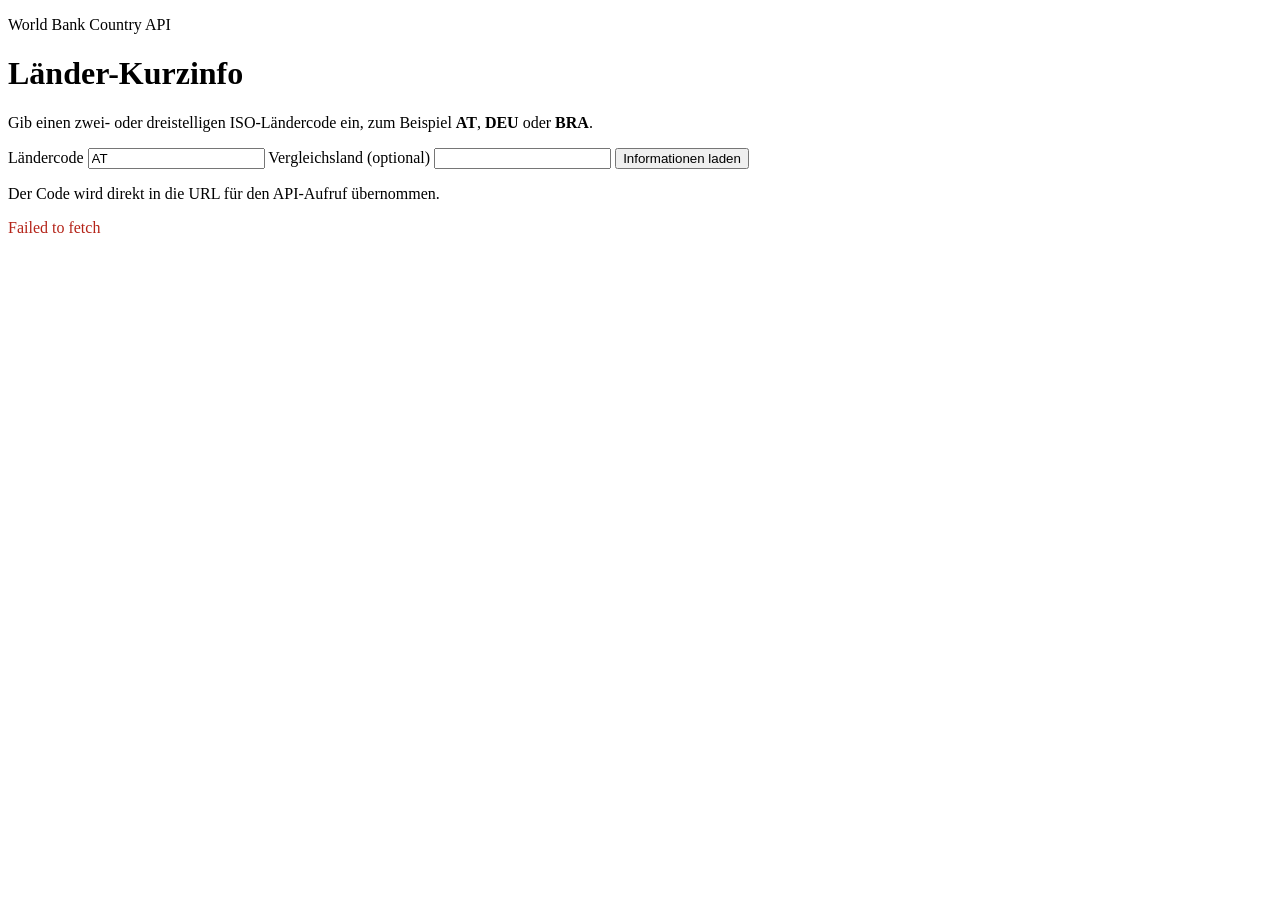
==== index.html @ b19ca513 "Basisfunktionalität" ====
<!doctype html>
<html lang="de">
  <head>
    <meta charset="UTF-8" />
    <meta name="viewport" content="width=device-width, initial-scale=1.0" />
    <title>Länder-Kurzinfo</title>
    <script src="script.js" defer></script>
  </head>
  <body>
    <main>
      <header>
        <p>World Bank Country API</p>
        <h1>Länder-Kurzinfo</h1>
        <p>Gib einen zwei- oder dreistelligen ISO-Ländercode ein, zum Beispiel <strong>AT</strong>, <strong>DEU</strong> oder <strong>BRA</strong>.</p>
      </header>

      <form id="country-form" novalidate>
        <label for="country-code">Ländercode</label>
        <input id="country-code" name="country-code" type="text" value="AT" maxlength="3" pattern="[A-Za-z]{2,3}" autocomplete="off" required />

        <label for="compare-code">Vergleichsland (optional)</label>
        <input id="compare-code" name="compare-code" type="text" maxlength="3" pattern="[A-Za-z]{2,3}" autocomplete="off" />

        <button type="submit">Informationen laden</button>
        <p>Der Code wird direkt in die URL für den API-Aufruf übernommen.</p>
      </form>

      <p id="status" aria-live="polite"></p>
      <section id="results" aria-live="polite"></section>
    </main>
  </body>
</html>
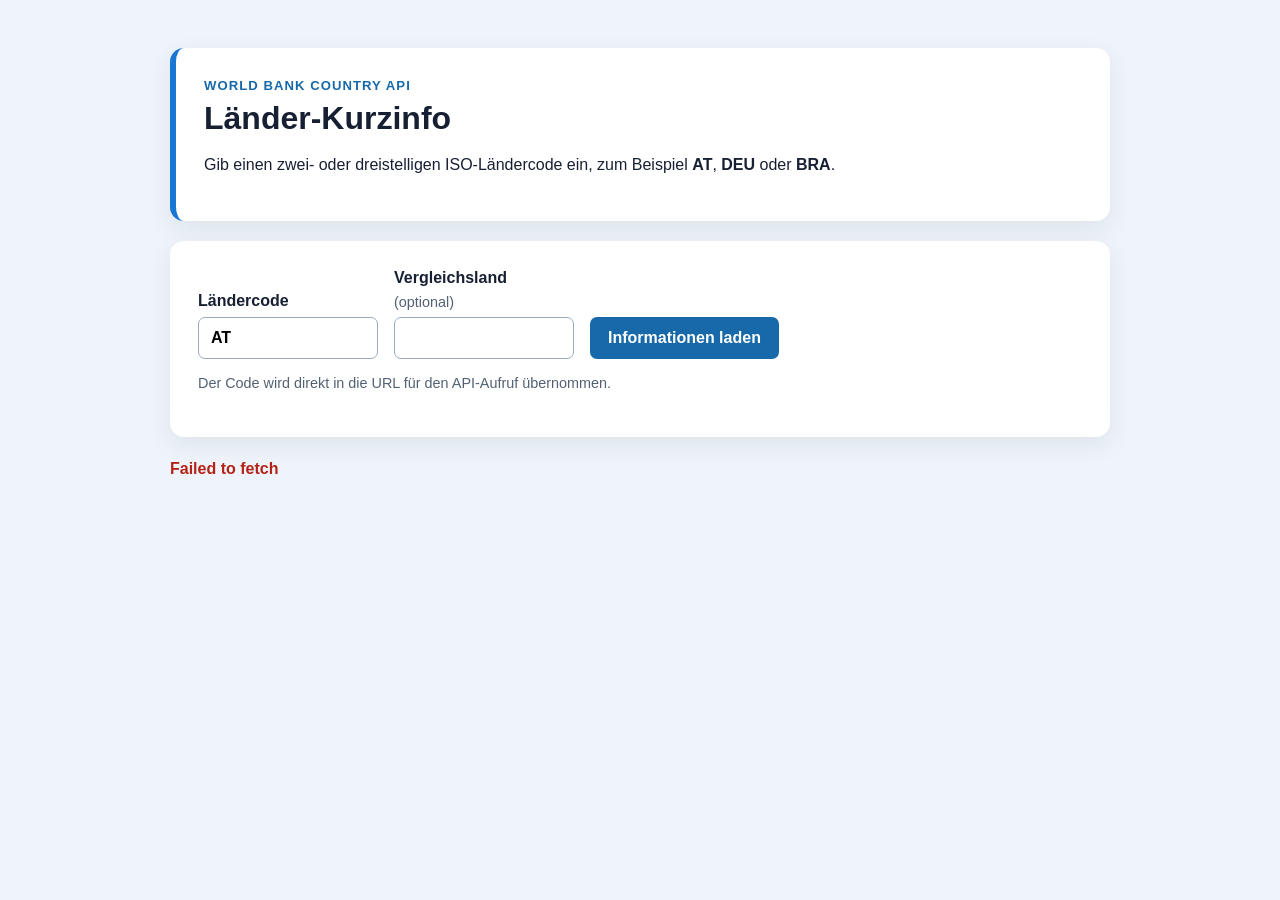
==== commit 48eb4eb0: "CSS erstellt" ====
--- a/index.html
+++ b/index.html
@@ -4,29 +4,30 @@
     <meta charset="UTF-8" />
     <meta name="viewport" content="width=device-width, initial-scale=1.0" />
     <title>Länder-Kurzinfo</title>
+    <link rel="stylesheet" href="style.css" />
     <script src="script.js" defer></script>
   </head>
   <body>
-    <main>
+    <main class="page-container">
       <header>
-        <p>World Bank Country API</p>
+        <p class="eyebrow">World Bank Country API</p>
         <h1>Länder-Kurzinfo</h1>
         <p>Gib einen zwei- oder dreistelligen ISO-Ländercode ein, zum Beispiel <strong>AT</strong>, <strong>DEU</strong> oder <strong>BRA</strong>.</p>
       </header>
-
       <form id="country-form" novalidate>
-        <label for="country-code">Ländercode</label>
-        <input id="country-code" name="country-code" type="text" value="AT" maxlength="3" pattern="[A-Za-z]{2,3}" autocomplete="off" required />
-
-        <label for="compare-code">Vergleichsland (optional)</label>
-        <input id="compare-code" name="compare-code" type="text" maxlength="3" pattern="[A-Za-z]{2,3}" autocomplete="off" />
-
-        <button type="submit">Informationen laden</button>
-        <p>Der Code wird direkt in die URL für den API-Aufruf übernommen.</p>
+        <div class="search-fields">
+          <label for="country-code">Ländercode
+            <input id="country-code" name="country-code" type="text" value="AT" maxlength="3" pattern="[A-Za-z]{2,3}" autocomplete="off" required />
+          </label>
+          <label for="compare-code">Vergleichsland <span>(optional)</span>
+            <input id="compare-code" name="compare-code" type="text" maxlength="3" pattern="[A-Za-z]{2,3}" autocomplete="off" />
+          </label>
+          <button type="submit">Informationen laden</button>
+        </div>
+        <p class="hint">Der Code wird direkt in die URL für den API-Aufruf übernommen.</p>
       </form>
-
-      <p id="status" aria-live="polite"></p>
-      <section id="results" aria-live="polite"></section>
+      <p id="status" class="status" aria-live="polite"></p>
+      <section id="results" class="results" aria-live="polite"></section>
     </main>
   </body>
 </html>
--- a/style.css
+++ b/style.css
@@ -0,0 +1,28 @@
+:root { font-family: Arial, sans-serif; color: #172033; background: #eef4fa; }
+* { box-sizing: border-box; }
+body { margin: 0; }
+.page-container { width: min(940px, calc(100% - 32px)); margin: 48px auto; }
+header, form, .country-card { background: #fff; border-radius: 14px; box-shadow: 0 8px 24px #17203314; }
+header, form { padding: 28px; }
+header { border-left: 6px solid #1976d2; }
+h1 { margin: 4px 0 10px; }
+p { line-height: 1.5; }
+.eyebrow { margin: 0; color: #1769aa; font-size: .82rem; font-weight: bold; letter-spacing: .08em; text-transform: uppercase; }
+form { margin-top: 20px; }
+.search-fields { display: flex; align-items: end; gap: 16px; flex-wrap: wrap; }
+label { display: grid; gap: 7px; font-weight: bold; }
+label span, .hint { font-weight: normal; color: #526174; font-size: .9rem; }
+input { width: 180px; padding: 11px 12px; border: 1px solid #9aabbf; border-radius: 7px; font: inherit; text-transform: uppercase; }
+input:focus { outline: 3px solid #a9d2fa; border-color: #1976d2; }
+button { padding: 12px 18px; border: 0; border-radius: 7px; background: #1769aa; color: #fff; font: inherit; font-weight: bold; cursor: pointer; }
+button:hover { background: #0e548c; }
+button:disabled { cursor: wait; opacity: .65; }
+.status { min-height: 1.5em; margin: 20px 0 0; font-weight: bold; }
+.status.error { color: #b42318; }
+.results { display: grid; grid-template-columns: repeat(auto-fit, minmax(270px, 1fr)); gap: 20px; margin-top: 20px; }
+.country-card { overflow: hidden; }
+.country-card h2 { margin: 0; padding: 18px 22px; background: #1976d2; color: white; font-size: 1.25rem; }
+dl { margin: 0; padding: 8px 22px 18px; }
+dt { margin-top: 13px; color: #526174; font-size: .85rem; font-weight: bold; }
+dd { margin: 3px 0 0; }
+@media (max-width: 550px) { .page-container { margin: 20px auto; } header, form { padding: 20px; } .search-fields { display: grid; } input, button { width: 100%; } }
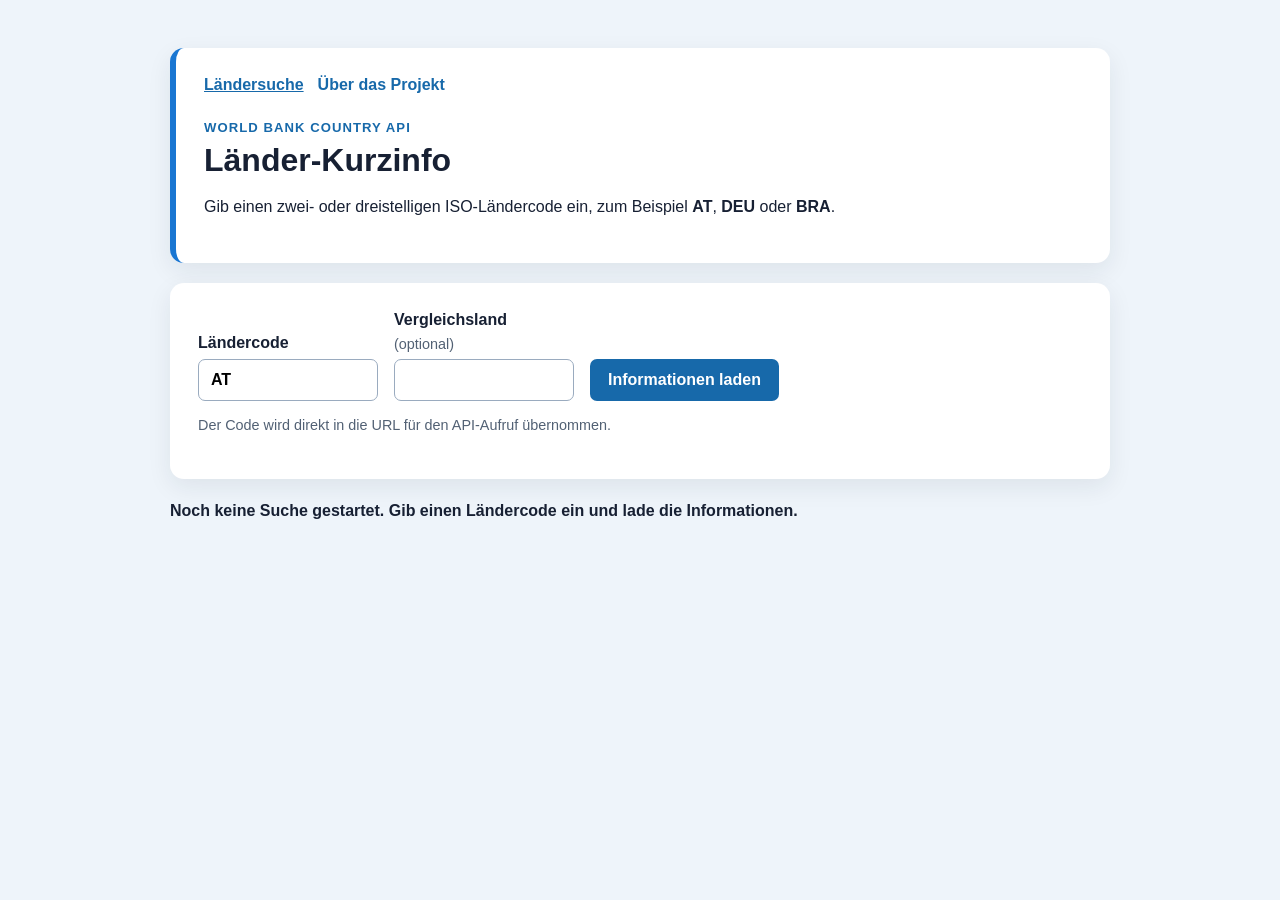
==== commit 4c2ff688: "Informationsseite hinzugefügt" ====
--- a/index.html
+++ b/index.html
@@ -10,23 +10,31 @@
   <body>
     <main class="page-container">
       <header>
+        <nav aria-label="Hauptnavigation">
+          <a class="active" href="index.html" aria-current="page">Ländersuche</a>
+          <a href="ueber.html">Über das Projekt</a>
+        </nav>
         <p class="eyebrow">World Bank Country API</p>
         <h1>Länder-Kurzinfo</h1>
         <p>Gib einen zwei- oder dreistelligen ISO-Ländercode ein, zum Beispiel <strong>AT</strong>, <strong>DEU</strong> oder <strong>BRA</strong>.</p>
       </header>
+
       <form id="country-form" novalidate>
         <div class="search-fields">
-          <label for="country-code">Ländercode
+          <label for="country-code">
+            Ländercode
             <input id="country-code" name="country-code" type="text" value="AT" maxlength="3" pattern="[A-Za-z]{2,3}" autocomplete="off" required />
           </label>
-          <label for="compare-code">Vergleichsland <span>(optional)</span>
+          <label for="compare-code">
+            Vergleichsland <span>(optional)</span>
             <input id="compare-code" name="compare-code" type="text" maxlength="3" pattern="[A-Za-z]{2,3}" autocomplete="off" />
           </label>
           <button type="submit">Informationen laden</button>
         </div>
         <p class="hint">Der Code wird direkt in die URL für den API-Aufruf übernommen.</p>
       </form>
-      <p id="status" class="status" aria-live="polite"></p>
+
+      <p id="status" class="status" aria-live="polite">Noch keine Suche gestartet. Gib einen Ländercode ein und lade die Informationen.</p>
       <section id="results" class="results" aria-live="polite"></section>
     </main>
   </body>
--- a/style.css
+++ b/style.css
@@ -1,10 +1,18 @@
-:root { font-family: Arial, sans-serif; color: #172033; background: #eef4fa; }
+:root {
+  font-family: Arial, sans-serif;
+  color: #172033;
+  background: #eef4fa;
+}
+
 * { box-sizing: border-box; }
 body { margin: 0; }
 .page-container { width: min(940px, calc(100% - 32px)); margin: 48px auto; }
 header, form, .country-card { background: #fff; border-radius: 14px; box-shadow: 0 8px 24px #17203314; }
 header, form { padding: 28px; }
 header { border-left: 6px solid #1976d2; }
+nav { display: flex; gap: 14px; margin-bottom: 24px; }
+nav a { color: #1769aa; font-weight: bold; text-decoration: none; }
+nav a:hover, nav a:focus-visible, nav a.active { text-decoration: underline; }
 h1 { margin: 4px 0 10px; }
 p { line-height: 1.5; }
 .eyebrow { margin: 0; color: #1769aa; font-size: .82rem; font-weight: bold; letter-spacing: .08em; text-transform: uppercase; }
@@ -21,6 +29,9 @@
 .status.error { color: #b42318; }
 .results { display: grid; grid-template-columns: repeat(auto-fit, minmax(270px, 1fr)); gap: 20px; margin-top: 20px; }
 .country-card { overflow: hidden; }
+.info-card { margin-top: 20px; padding: 22px 28px; background: #fff; border-radius: 14px; box-shadow: 0 8px 24px #17203314; }
+.info-card h2 { margin-top: 0; }
+.info-card code { overflow-wrap: anywhere; background: #e8f1f9; padding: 2px 4px; border-radius: 3px; }
 .country-card h2 { margin: 0; padding: 18px 22px; background: #1976d2; color: white; font-size: 1.25rem; }
 dl { margin: 0; padding: 8px 22px 18px; }
 dt { margin-top: 13px; color: #526174; font-size: .85rem; font-weight: bold; }
